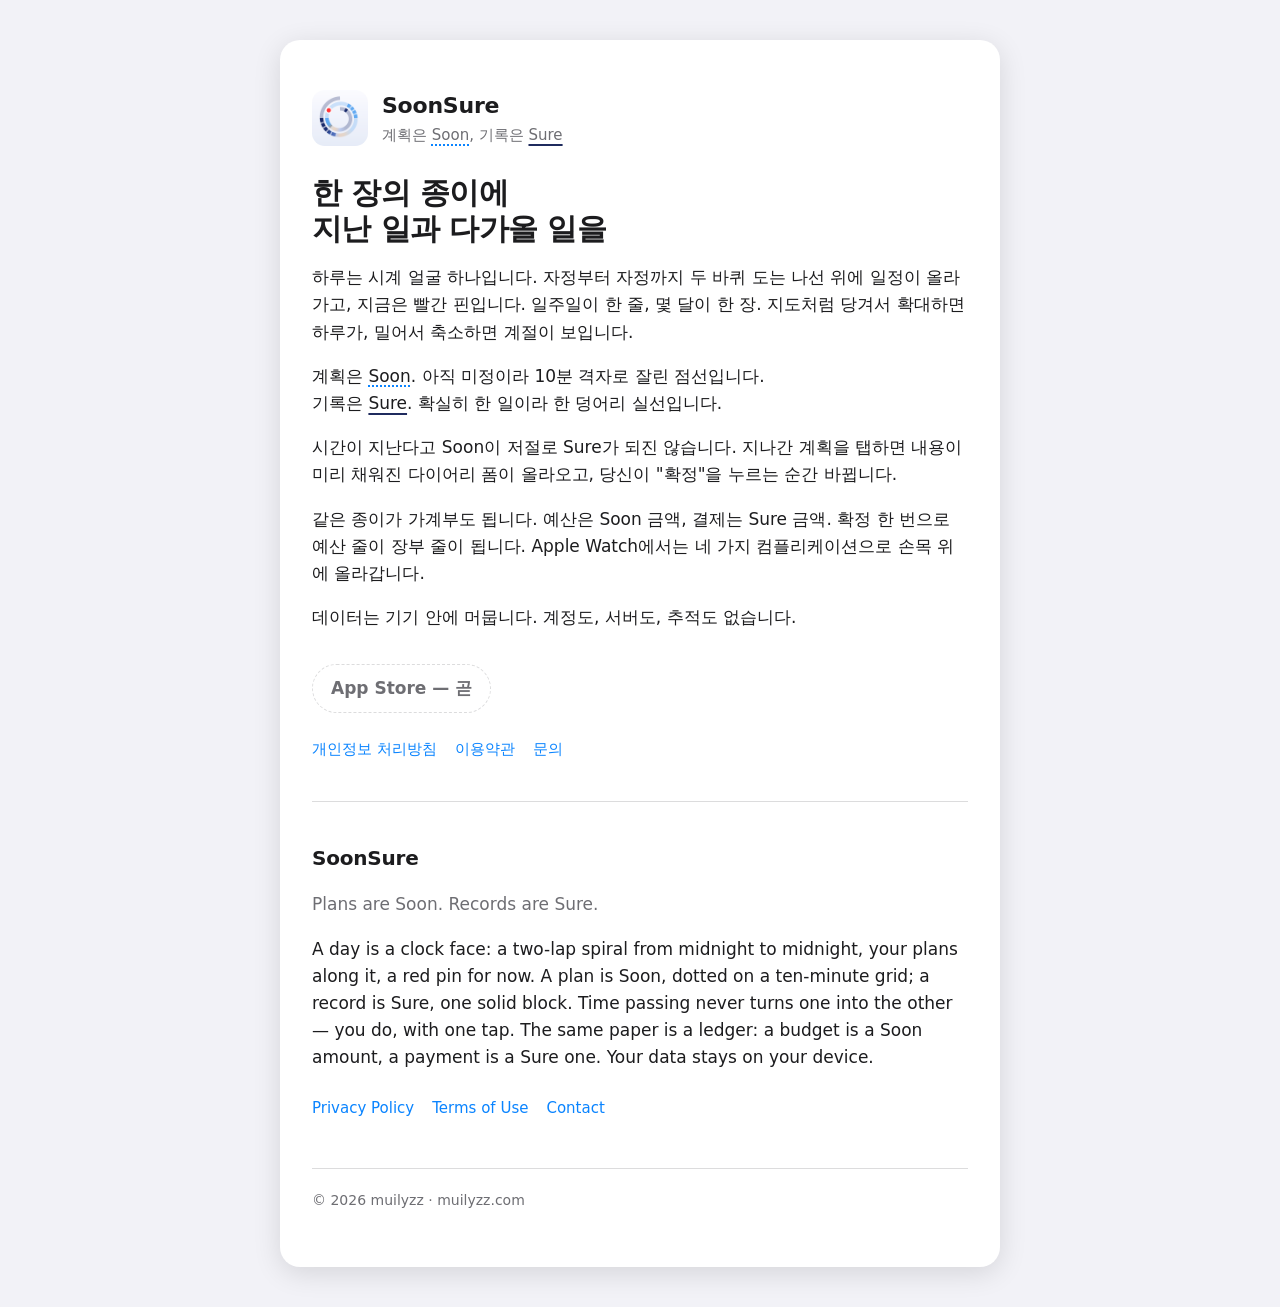
==== index.html @ b10fba20 "Site: soonsure.muilyzz.com with privacy policy and terms, deployed via GitHub Pages - site/: landing" ====
<!DOCTYPE html>
<html lang="ko">
<head>
  <meta charset="utf-8">
  <meta name="viewport" content="width=device-width, initial-scale=1">
  <title>SoonSure — 계획은 Soon, 기록은 Sure</title>
  <meta name="description" content="캘린더와 다이어리를 한 장의 종이에. 계획은 Soon, 기록은 Sure. 시간이 지난다고 계획이 기록이 되진 않습니다. 당신이 확정합니다.">
  <link rel="stylesheet" href="style.css">
  <link rel="icon" href="icon.png">
  <link rel="apple-touch-icon" href="icon.png">
</head>
<body>
  <main class="paper">
    <header class="brand">
      <img src="icon.png" alt="">
      <div>
        <div class="name">SoonSure</div>
        <div class="tag">계획은 <span class="soon">Soon</span>, 기록은 <span class="sure">Sure</span></div>
      </div>
    </header>

    <h1>한 장의 종이에<br>지난 일과 다가올 일을</h1>
    <p>하루는 시계 얼굴 하나입니다. 자정부터 자정까지 두 바퀴 도는 나선 위에 일정이 올라가고, 지금은 빨간 핀입니다. 일주일이 한 줄, 몇 달이 한 장. 지도처럼 당겨서 확대하면 하루가, 밀어서 축소하면 계절이 보입니다.</p>
    <p>계획은 <span class="soon">Soon</span>. 아직 미정이라 10분 격자로 잘린 점선입니다.<br>기록은 <span class="sure">Sure</span>. 확실히 한 일이라 한 덩어리 실선입니다.</p>
    <p>시간이 지난다고 Soon이 저절로 Sure가 되진 않습니다. 지나간 계획을 탭하면 내용이 미리 채워진 다이어리 폼이 올라오고, 당신이 "확정"을 누르는 순간 바뀝니다.</p>
    <p>같은 종이가 가계부도 됩니다. 예산은 Soon 금액, 결제는 Sure 금액. 확정 한 번으로 예산 줄이 장부 줄이 됩니다. Apple Watch에서는 네 가지 컴플리케이션으로 손목 위에 올라갑니다.</p>
    <p>데이터는 기기 안에 머뭅니다. 계정도, 서버도, 추적도 없습니다.</p>

    <a class="badge soon-badge" href="#" aria-disabled="true">App Store — 곧</a>

    <nav class="site">
      <a href="privacy.html">개인정보 처리방침</a>
      <a href="terms.html">이용약관</a>
      <a href="mailto:rriellovv@gmail.com">문의</a>
    </nav>

    <hr>

    <h2 id="en">SoonSure</h2>
    <p class="muted">Plans are Soon. Records are Sure.</p>
    <p>A day is a clock face: a two-lap spiral from midnight to midnight, your plans along it, a red pin for now. A plan is Soon, dotted on a ten-minute grid; a record is Sure, one solid block. Time passing never turns one into the other — you do, with one tap. The same paper is a ledger: a budget is a Soon amount, a payment is a Sure one. Your data stays on your device.</p>
    <nav class="site">
      <a href="privacy.html#en">Privacy Policy</a>
      <a href="terms.html#en">Terms of Use</a>
      <a href="mailto:rriellovv@gmail.com">Contact</a>
    </nav>

    <footer>
      © 2026 muilyzz · <a href="https://muilyzz.com">muilyzz.com</a>
    </footer>
  </main>
</body>
</html>
---- style.css ----
:root {
  color-scheme: light dark;
  --ink: #1c1c1e;
  --ink-2: #6e6e73;
  --rule: rgba(60, 60, 67, 0.18);
  --paper: #ffffff;
  --desk: #f2f2f7;
  --accent: #0a84ff;
  --sun: #ff9a2e;
  --sure: #1f2b5e;
}
@media (prefers-color-scheme: dark) {
  :root {
    --ink: #f2f2f7;
    --ink-2: #9a9aa0;
    --rule: rgba(235, 235, 245, 0.18);
    --paper: #1c1c1e;
    --desk: #000000;
  }
}

* { box-sizing: border-box; }
html { background: var(--desk); }
body {
  margin: 0;
  color: var(--ink);
  font: 17px/1.6 -apple-system, BlinkMacSystemFont, "SF Pro Text", "Apple SD Gothic Neo", "Pretendard", system-ui, sans-serif;
  -webkit-font-smoothing: antialiased;
}

/* One sheet of paper on a desk, like the app. */
.paper {
  max-width: 720px;
  margin: 40px auto;
  padding: 48px 32px 56px;
  background: var(--paper);
  border-radius: 20px;
  box-shadow: 0 6px 28px rgba(0, 0, 0, 0.12);
}
@media (max-width: 600px) {
  .paper { margin: 0; border-radius: 0; padding: 32px 20px 48px; min-height: 100vh; }
}

header.brand { display: flex; align-items: center; gap: 14px; margin-bottom: 28px; }
header.brand img { width: 56px; height: 56px; border-radius: 13px; }
header.brand .name { font-size: 22px; font-weight: 700; letter-spacing: -0.01em; }
header.brand .tag { color: var(--ink-2); font-size: 15px; }

h1 { font-size: 30px; line-height: 1.2; letter-spacing: -0.02em; margin: 0 0 8px; }
h2 { font-size: 20px; margin: 40px 0 8px; letter-spacing: -0.01em; }
h3 { font-size: 17px; margin: 24px 0 4px; }
p, li { color: var(--ink); }
.muted { color: var(--ink-2); }
small, .meta { color: var(--ink-2); font-size: 14px; }
a { color: var(--accent); text-decoration: none; }
a:hover { text-decoration: underline; }
hr { border: 0; border-top: 1px solid var(--rule); margin: 40px 0; }

/* Soon / Sure as typography: a dotted and a solid underline. */
.soon { text-decoration: underline dotted var(--accent) 2px; text-underline-offset: 4px; }
.sure { text-decoration: underline solid var(--sure) 2px; text-underline-offset: 4px; }

nav.lang { display: flex; gap: 12px; font-size: 14px; margin-bottom: 8px; }
nav.lang a { padding: 4px 10px; border: 1px solid var(--rule); border-radius: 999px; }

nav.site { display: flex; flex-wrap: wrap; gap: 8px 18px; font-size: 15px; margin: 24px 0 0; }

footer { margin-top: 48px; padding-top: 20px; border-top: 1px solid var(--rule); font-size: 14px; color: var(--ink-2); }
footer a { color: var(--ink-2); }

.badge { display: inline-block; margin-top: 16px; padding: 10px 18px; border-radius: 999px; background: var(--ink); color: var(--paper); font-weight: 600; }
.badge:hover { text-decoration: none; opacity: 0.9; }
.badge.soon-badge { background: transparent; color: var(--ink-2); border: 1px dashed var(--rule); }
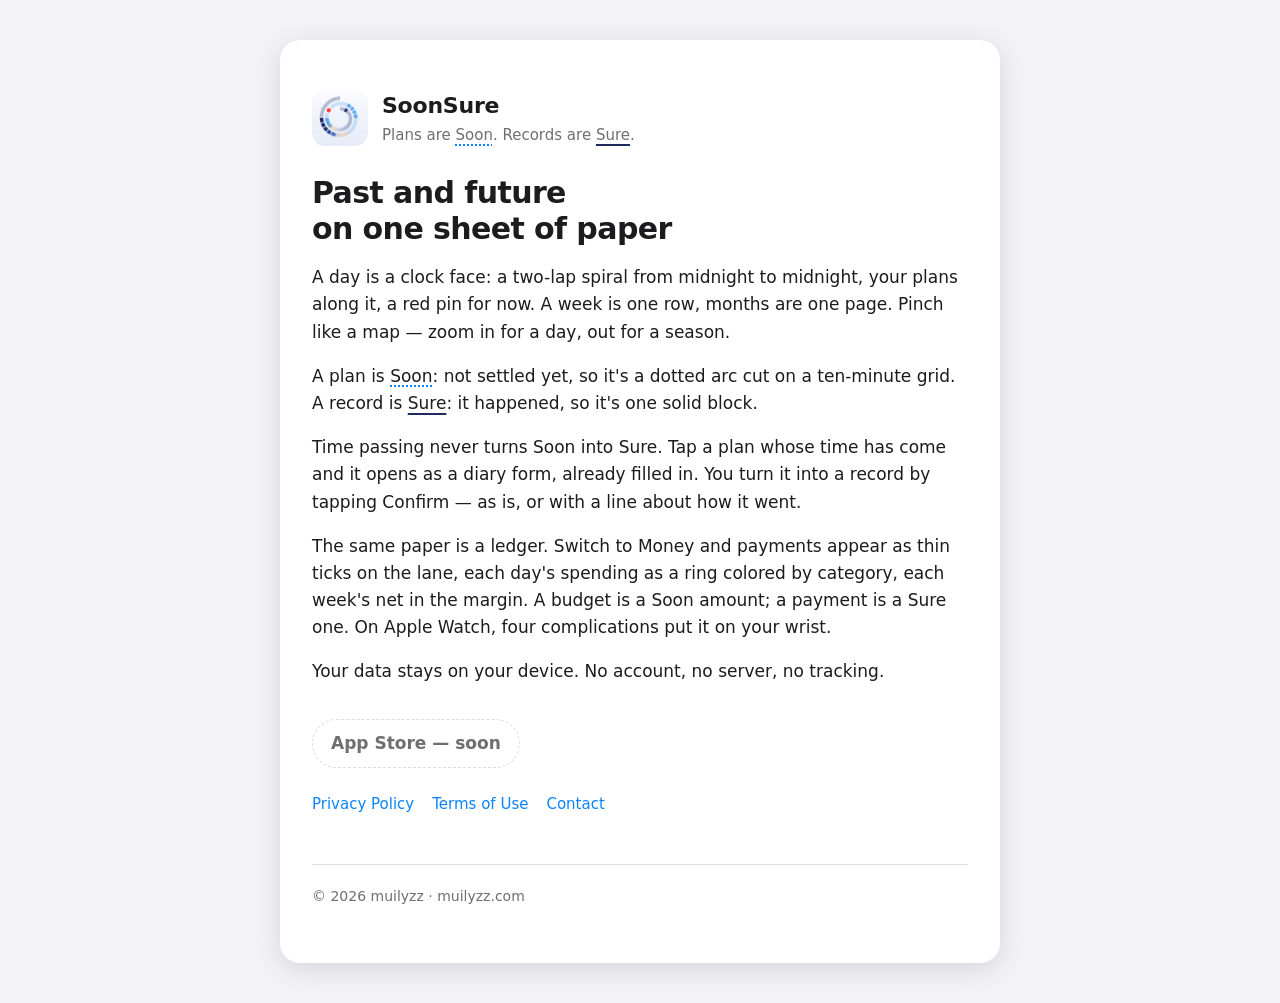
==== commit 4db5206b: "English only: site pages, App Store metadata (en-US), changelog and release pipeline Co-Authored-By:" ====
--- a/index.html
+++ b/index.html
@@ -1,10 +1,10 @@
 <!DOCTYPE html>
-<html lang="ko">
+<html lang="en">
 <head>
   <meta charset="utf-8">
   <meta name="viewport" content="width=device-width, initial-scale=1">
-  <title>SoonSure — 계획은 Soon, 기록은 Sure</title>
-  <meta name="description" content="캘린더와 다이어리를 한 장의 종이에. 계획은 Soon, 기록은 Sure. 시간이 지난다고 계획이 기록이 되진 않습니다. 당신이 확정합니다.">
+  <title>SoonSure — Plans are Soon. Records are Sure.</title>
+  <meta name="description" content="A calendar and a diary on one sheet of paper. Plans are Soon, records are Sure. Time passing never turns one into the other — you do, with one tap.">
   <link rel="stylesheet" href="style.css">
   <link rel="icon" href="icon.png">
   <link rel="apple-touch-icon" href="icon.png">
@@ -15,33 +15,22 @@
       <img src="icon.png" alt="">
       <div>
         <div class="name">SoonSure</div>
-        <div class="tag">계획은 <span class="soon">Soon</span>, 기록은 <span class="sure">Sure</span></div>
+        <div class="tag">Plans are <span class="soon">Soon</span>. Records are <span class="sure">Sure</span>.</div>
       </div>
     </header>
 
-    <h1>한 장의 종이에<br>지난 일과 다가올 일을</h1>
-    <p>하루는 시계 얼굴 하나입니다. 자정부터 자정까지 두 바퀴 도는 나선 위에 일정이 올라가고, 지금은 빨간 핀입니다. 일주일이 한 줄, 몇 달이 한 장. 지도처럼 당겨서 확대하면 하루가, 밀어서 축소하면 계절이 보입니다.</p>
-    <p>계획은 <span class="soon">Soon</span>. 아직 미정이라 10분 격자로 잘린 점선입니다.<br>기록은 <span class="sure">Sure</span>. 확실히 한 일이라 한 덩어리 실선입니다.</p>
-    <p>시간이 지난다고 Soon이 저절로 Sure가 되진 않습니다. 지나간 계획을 탭하면 내용이 미리 채워진 다이어리 폼이 올라오고, 당신이 "확정"을 누르는 순간 바뀝니다.</p>
-    <p>같은 종이가 가계부도 됩니다. 예산은 Soon 금액, 결제는 Sure 금액. 확정 한 번으로 예산 줄이 장부 줄이 됩니다. Apple Watch에서는 네 가지 컴플리케이션으로 손목 위에 올라갑니다.</p>
-    <p>데이터는 기기 안에 머뭅니다. 계정도, 서버도, 추적도 없습니다.</p>
+    <h1>Past and future<br>on one sheet of paper</h1>
+    <p>A day is a clock face: a two-lap spiral from midnight to midnight, your plans along it, a red pin for now. A week is one row, months are one page. Pinch like a map — zoom in for a day, out for a season.</p>
+    <p>A plan is <span class="soon">Soon</span>: not settled yet, so it's a dotted arc cut on a ten-minute grid.<br>A record is <span class="sure">Sure</span>: it happened, so it's one solid block.</p>
+    <p>Time passing never turns Soon into Sure. Tap a plan whose time has come and it opens as a diary form, already filled in. You turn it into a record by tapping Confirm — as is, or with a line about how it went.</p>
+    <p>The same paper is a ledger. Switch to Money and payments appear as thin ticks on the lane, each day's spending as a ring colored by category, each week's net in the margin. A budget is a Soon amount; a payment is a Sure one. On Apple Watch, four complications put it on your wrist.</p>
+    <p>Your data stays on your device. No account, no server, no tracking.</p>
 
-    <a class="badge soon-badge" href="#" aria-disabled="true">App Store — 곧</a>
+    <a class="badge soon-badge" href="#" aria-disabled="true">App Store — soon</a>
 
     <nav class="site">
-      <a href="privacy.html">개인정보 처리방침</a>
-      <a href="terms.html">이용약관</a>
-      <a href="mailto:rriellovv@gmail.com">문의</a>
-    </nav>
-
-    <hr>
-
-    <h2 id="en">SoonSure</h2>
-    <p class="muted">Plans are Soon. Records are Sure.</p>
-    <p>A day is a clock face: a two-lap spiral from midnight to midnight, your plans along it, a red pin for now. A plan is Soon, dotted on a ten-minute grid; a record is Sure, one solid block. Time passing never turns one into the other — you do, with one tap. The same paper is a ledger: a budget is a Soon amount, a payment is a Sure one. Your data stays on your device.</p>
-    <nav class="site">
-      <a href="privacy.html#en">Privacy Policy</a>
-      <a href="terms.html#en">Terms of Use</a>
+      <a href="privacy.html">Privacy Policy</a>
+      <a href="terms.html">Terms of Use</a>
       <a href="mailto:rriellovv@gmail.com">Contact</a>
     </nav>
 
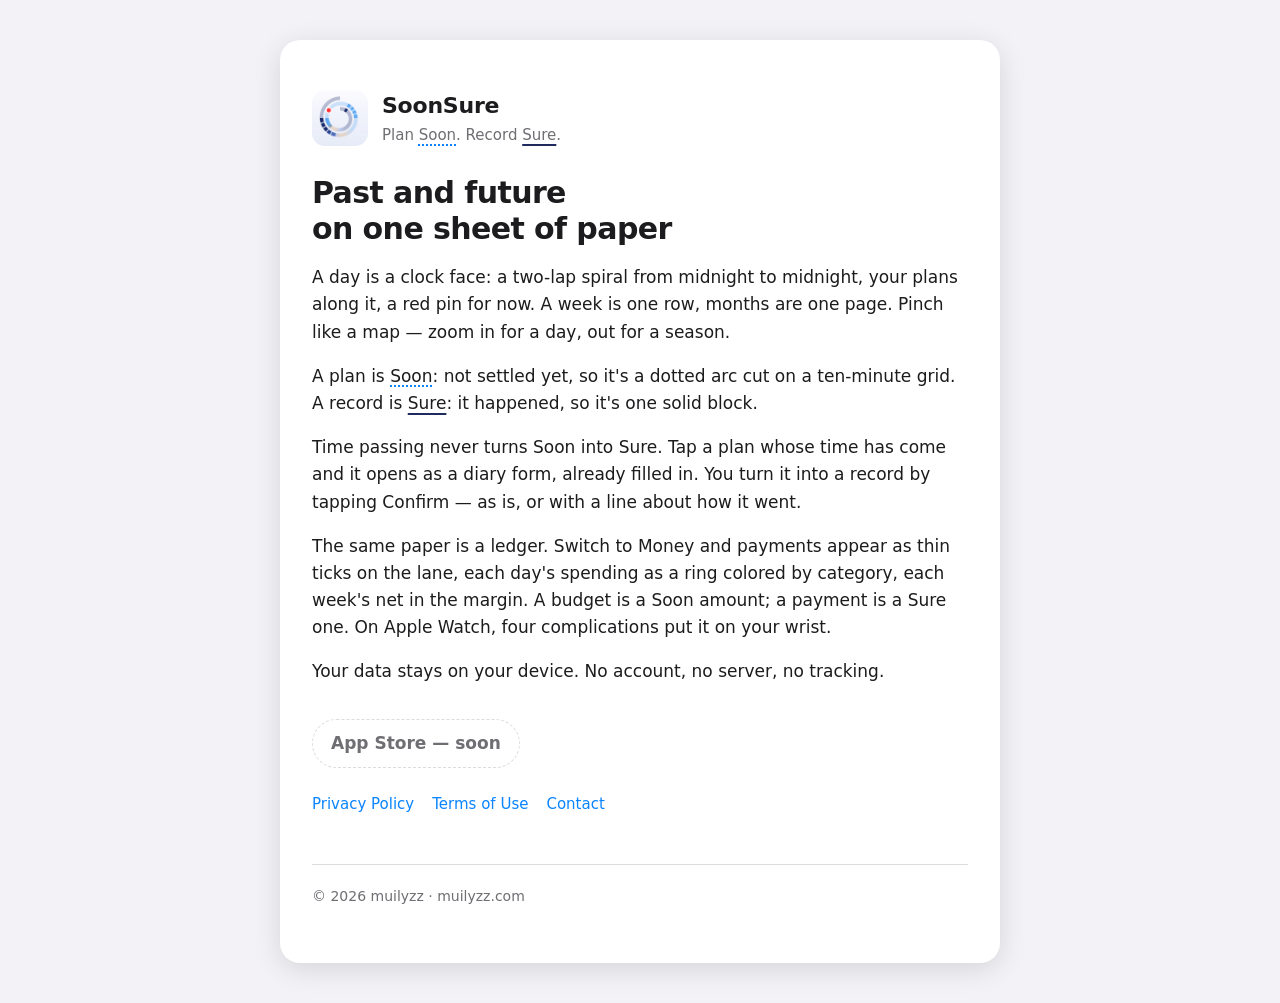
==== commit d62b8f62: "Subtitle: Plan Soon. Record Sure. Co-Authored-By: Claude Fable 5.1 <noreply@anthropic.com>" ====
--- a/index.html
+++ b/index.html
@@ -3,7 +3,7 @@
 <head>
   <meta charset="utf-8">
   <meta name="viewport" content="width=device-width, initial-scale=1">
-  <title>SoonSure — Plans are Soon. Records are Sure.</title>
+  <title>SoonSure — Plan Soon. Record Sure.</title>
   <meta name="description" content="A calendar and a diary on one sheet of paper. Plans are Soon, records are Sure. Time passing never turns one into the other — you do, with one tap.">
   <link rel="stylesheet" href="style.css">
   <link rel="icon" href="icon.png">
@@ -15,7 +15,7 @@
       <img src="icon.png" alt="">
       <div>
         <div class="name">SoonSure</div>
-        <div class="tag">Plans are <span class="soon">Soon</span>. Records are <span class="sure">Sure</span>.</div>
+        <div class="tag">Plan <span class="soon">Soon</span>. Record <span class="sure">Sure</span>.</div>
       </div>
     </header>
 
@@ -31,7 +31,7 @@
     <nav class="site">
       <a href="privacy.html">Privacy Policy</a>
       <a href="terms.html">Terms of Use</a>
-      <a href="mailto:rriellovv@gmail.com">Contact</a>
+      <a href="mailto:help@muilyzz.com">Contact</a>
     </nav>
 
     <footer>
